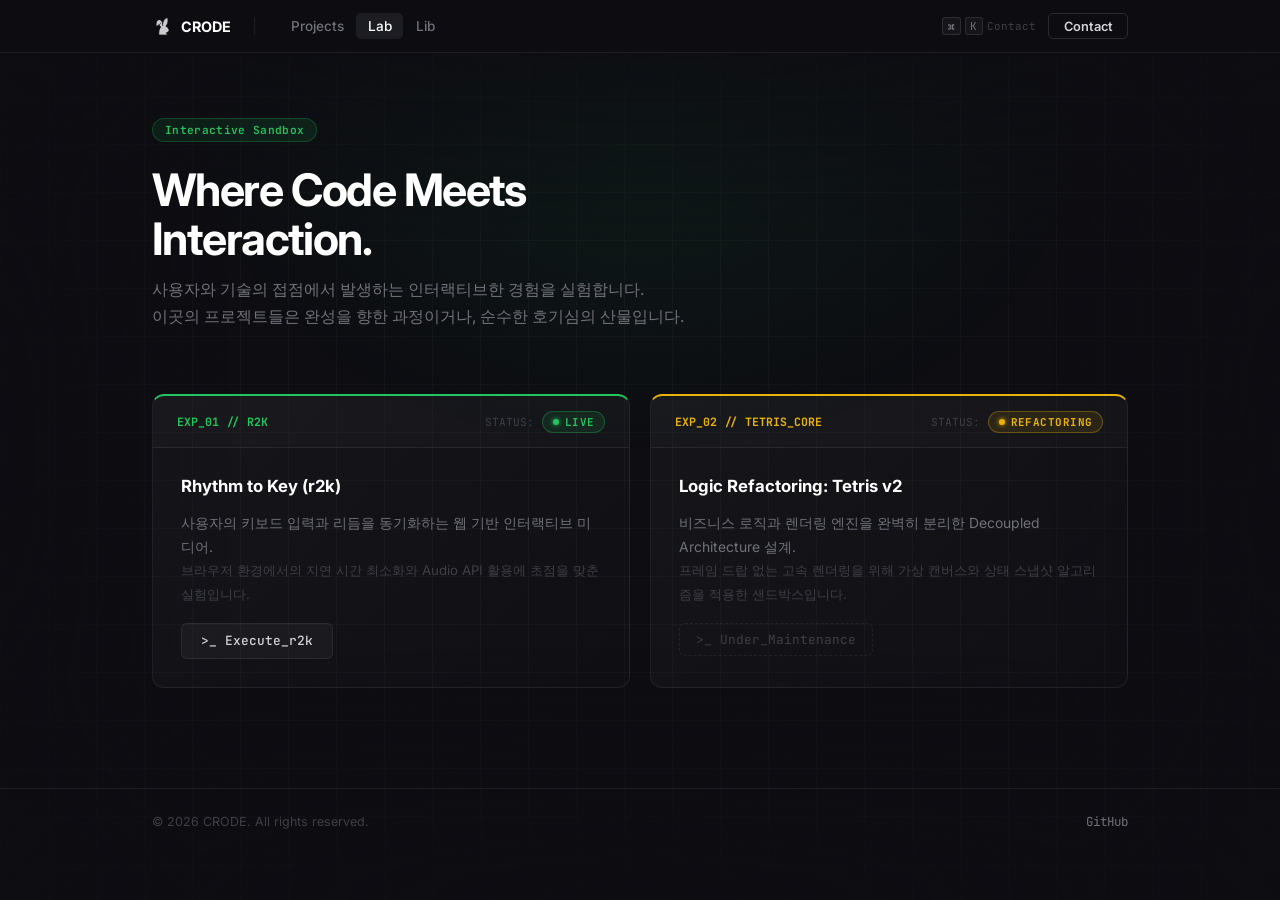
==== lab.html @ ce0aaa0b "refactor: Django → static HTML, Linear design renewal - Remove Django app (crode_site, main, templat" ====
<!DOCTYPE html>
<html lang="ko">
<head>
  <meta charset="utf-8">
  <meta name="viewport" content="width=device-width, initial-scale=1">
  <title>CRODE | Lab</title>
  <link rel="shortcut icon" href="static/img/favicon.ico">
  <link rel="preconnect" href="https://fonts.googleapis.com">
  <link href="https://fonts.googleapis.com/css2?family=Inter:wght@400;500;600;700&family=JetBrains+Mono:wght@400;700&display=swap" rel="stylesheet">
  <link rel="stylesheet" href="static/css/style.css">
</head>
<body>
<div class="hero-glow" style="background:radial-gradient(ellipse at 50% 50%,rgba(34,197,94,0.07),transparent 70%);"></div>

<!-- NAV -->
<nav id="nav">
  <div class="nav-inner">
    <a class="nav-brand" href="index.html">
      <img src="static/img/img.png" width="22" height="22" alt="CRODE">
      CRODE
    </a>
    <div class="nav-sep"></div>
    <ul class="nav-links" id="navLinks">
      <li><a href="projects.html">Projects</a></li>
      <li><a href="lab.html" class="active">Lab</a></li>
      <li><a href="lib.html">Lib</a></li>
    </ul>
    <div class="nav-right">
      <span class="nav-kbd"><span class="kbd">⌘</span><span class="kbd">K</span> Contact</span>
      <button class="btn-contact" data-modal="contact">Contact</button>
    </div>
    <button class="nav-toggle" id="navToggle">&#9776;</button>
  </div>
</nav>

<div class="page-wrapper">
<main class="main-content">
<div class="container">

  <!-- Header -->
  <section style="margin-bottom:4rem;">
    <div class="badge-tag badge-green">Interactive Sandbox</div>
    <h1 class="page-title">Where Code Meets<br>Interaction.</h1>
    <p class="page-sub">사용자와 기술의 접점에서 발생하는 인터랙티브한 경험을 실험합니다.<br>이곳의 프로젝트들은 완성을 향한 과정이거나, 순수한 호기심의 산물입니다.</p>
  </section>

  <!-- Lab Modules -->
  <div style="display:grid; grid-template-columns:repeat(auto-fill,minmax(420px,1fr)); gap:1.25rem;">

    <!-- R2K -->
    <div class="linear-card reveal" style="border-top:2px solid var(--green);">
      <div style="display:flex; align-items:center; justify-content:space-between; padding:0.9rem 1.5rem; border-bottom:1px solid var(--border); background:rgba(255,255,255,0.015);">
        <span style="font-family:var(--mono); font-size:0.72rem; font-weight:700; color:var(--green);">EXP_01 // R2K</span>
        <div style="display:flex; align-items:center; gap:0.5rem;">
          <span style="font-family:var(--mono); font-size:0.7rem; color:var(--text-mute);">STATUS:</span>
          <span class="status-badge s-live"><span class="status-dot dot-live"></span>LIVE</span>
        </div>
      </div>
      <div style="padding:1.75rem; display:flex; flex-direction:column; gap:1rem; min-height:220px;">
        <h3 style="font-size:1.05rem; font-weight:700; color:var(--heading);">Rhythm to Key (r2k)</h3>
        <p style="font-size:0.87rem; color:var(--text-dim); line-height:1.7; flex:1;">
          사용자의 키보드 입력과 리듬을 동기화하는 웹 기반 인터랙티브 미디어.<br>
          <span style="color:var(--text-mute); font-size:0.83rem;">브라우저 환경에서의 지연 시간 최소화와 Audio API 활용에 초점을 맞춘 실험입니다.</span>
        </p>
        <div>
          <button class="btn-ghost" style="font-family:var(--mono); font-size:0.8rem;">&gt;_ Execute_r2k</button>
        </div>
      </div>
    </div>

    <!-- Tetris Core -->
    <div class="linear-card reveal reveal-d1" style="border-top:2px solid var(--yellow);">
      <div style="display:flex; align-items:center; justify-content:space-between; padding:0.9rem 1.5rem; border-bottom:1px solid var(--border); background:rgba(255,255,255,0.015);">
        <span style="font-family:var(--mono); font-size:0.72rem; font-weight:700; color:var(--yellow);">EXP_02 // TETRIS_CORE</span>
        <div style="display:flex; align-items:center; gap:0.5rem;">
          <span style="font-family:var(--mono); font-size:0.7rem; color:var(--text-mute);">STATUS:</span>
          <span class="status-badge s-wip"><span class="status-dot dot-wip"></span>REFACTORING</span>
        </div>
      </div>
      <div style="padding:1.75rem; display:flex; flex-direction:column; gap:1rem; min-height:220px;">
        <h3 style="font-size:1.05rem; font-weight:700; color:var(--heading);">Logic Refactoring: Tetris v2</h3>
        <p style="font-size:0.87rem; color:var(--text-dim); line-height:1.7; flex:1;">
          비즈니스 로직과 렌더링 엔진을 완벽히 분리한 Decoupled Architecture 설계.<br>
          <span style="color:var(--text-mute); font-size:0.83rem;">프레임 드랍 없는 고속 렌더링을 위해 가상 캔버스와 상태 스냅샷 알고리즘을 적용한 샌드박스입니다.</span>
        </p>
        <div>
          <button disabled style="padding:0.45rem 1rem; background:transparent; border:1px dashed var(--border); color:var(--text-mute); font-family:var(--mono); font-size:0.8rem; border-radius:6px; cursor:not-allowed;">&gt;_ Under_Maintenance</button>
        </div>
      </div>
    </div>

  </div>

</div>
</main>

<footer>
  <div class="container">
    <div class="footer-inner">
      <span class="footer-text">© 2026 CRODE. All rights reserved.</span>
      <div class="footer-links">
        <a href="https://github.com/croc100/CRODE" target="_blank" rel="noopener">GitHub</a>
      </div>
    </div>
  </div>
</footer>
</div>

<!-- CONTACT MODAL -->
<div class="modal-overlay" id="contactModal">
  <div class="modal-box">
    <div class="modal-header">
      <span class="modal-title">Contact Information</span>
      <button class="modal-close" data-modal-close>✕</button>
    </div>
    <p class="modal-label">[ OFFICIAL_EMAIL ]</p>
    <div class="modal-email-row">
      <span class="modal-email">admin@crode.net</span>
      <button class="modal-copy-btn" onclick="copyEmail(this)">Copy</button>
    </div>
    <p class="modal-note">시스템 설계, 인프라 구축 및 비즈니스 협업 문의는 위 주소로 연락 부탁드립니다.</p>
  </div>
</div>

<script src="static/js/main.js"></script>
</body>
</html>
---- static/css/style.css ----
/* =========================================================
   CRODE — Static Portfolio  |  Design: Linear.app inspired
   ========================================================= */

/* --- Variables --- */
:root {
  --bg:           #0D0D12;
  --border:       rgba(255,255,255,0.07);
  --border-hover: rgba(118,131,251,0.45);
  --primary:      #7683FB;
  --primary-dim:  rgba(118,131,251,0.12);
  --heading:      #FFFFFF;
  --text:         #D4D4D8;
  --text-dim:     #71717A;
  --text-mute:    #3F3F46;
  --green:        #22C55E;
  --yellow:       #EAB308;
  --red:          #EF4444;
  --sans:         'Inter', -apple-system, BlinkMacSystemFont, sans-serif;
  --mono:         'JetBrains Mono', 'Fira Code', monospace;
  --radius:       8px;
  --radius-lg:    12px;
  --ease:         cubic-bezier(0.4,0,0.2,1);
}

/* --- Reset & Base --- */
*, *::before, *::after { box-sizing: border-box; margin: 0; padding: 0; }
html { scroll-behavior: smooth; }

body {
  font-family: var(--sans);
  background-color: var(--bg);
  color: var(--text);
  overflow-x: hidden;
  min-height: 100vh;
  background-image:
    linear-gradient(rgba(255,255,255,0.022) 1px, transparent 1px),
    linear-gradient(90deg, rgba(255,255,255,0.022) 1px, transparent 1px);
  background-size: 48px 48px;
}

/* grid vignette */
body::after {
  content: '';
  position: fixed;
  inset: 0;
  background:
    radial-gradient(ellipse 100% 28% at 50% 0%,   var(--bg) 0%, transparent 100%),
    radial-gradient(ellipse 100% 28% at 50% 100%, var(--bg) 0%, transparent 100%),
    radial-gradient(ellipse 18% 100% at 0%   50%, var(--bg) 0%, transparent 100%),
    radial-gradient(ellipse 18% 100% at 100% 50%, var(--bg) 0%, transparent 100%);
  pointer-events: none;
  z-index: 0;
}

a { color: var(--primary); text-decoration: none; }
a:hover { text-decoration: underline; }

.page-wrapper {
  position: relative;
  z-index: 1;
  animation: pageFadeIn 0.35s var(--ease) both;
}
@keyframes pageFadeIn {
  from { opacity: 0; transform: translateY(8px); }
  to   { opacity: 1; transform: none; }
}

.container { max-width: 1024px; margin: 0 auto; padding: 0 1.5rem; }

/* --- Background Glow --- */
.hero-glow {
  position: fixed;
  top: -20%;
  left: 50%;
  transform: translateX(-50%);
  width: min(900px, 100vw);
  height: 640px;
  background:
    radial-gradient(ellipse at 50% 50%, rgba(118,131,251,0.09), transparent 70%),
    radial-gradient(ellipse at 30% 30%, rgba(118,131,251,0.04), transparent 55%);
  pointer-events: none;
  z-index: 0;
  animation: glowPulse 10s ease-in-out infinite;
}
@keyframes glowPulse {
  0%,100% { opacity:0.8; transform:translateX(-50%) scale(1);    }
  50%      { opacity:1;   transform:translateX(-50%) scale(1.06); }
}

/* --- Navigation --- */
#nav {
  position: fixed;
  top: 0; left: 0; right: 0;
  z-index: 100;
  border-bottom: 1px solid var(--border);
  background: rgba(13,13,18,0.82);
  backdrop-filter: blur(18px) saturate(160%);
  -webkit-backdrop-filter: blur(18px) saturate(160%);
}
.nav-inner {
  max-width: 1024px;
  margin: 0 auto;
  padding: 0 1.5rem;
  height: 52px;
  display: flex;
  align-items: center;
  gap: 1.5rem;
}
.nav-brand {
  display: flex;
  align-items: center;
  gap: 0.45rem;
  font-size: 0.9rem;
  font-weight: 700;
  letter-spacing: -0.01em;
  color: var(--heading);
  flex-shrink: 0;
}
.nav-brand img   { border-radius: 4px; }
.nav-brand:hover { text-decoration: none; opacity: 0.8; }

.nav-sep { width: 1px; height: 18px; background: var(--border); flex-shrink: 0; }

.nav-links { display: flex; align-items: center; gap: 0.1rem; list-style: none; flex: 1; }
.nav-links a {
  display: block;
  padding: 0.3rem 0.7rem;
  font-size: 0.85rem;
  font-weight: 500;
  color: var(--text-dim);
  border-radius: 5px;
  transition: color 0.15s, background 0.15s;
}
.nav-links a:hover  { color: var(--heading); background: rgba(255,255,255,0.05); text-decoration: none; }
.nav-links a.active { color: var(--heading); background: rgba(255,255,255,0.07); }

.nav-right { display: flex; align-items: center; gap: 0.75rem; margin-left: auto; }

.nav-kbd { display: flex; align-items: center; gap: 0.25rem; font-family: var(--mono); font-size: 0.68rem; color: var(--text-mute); }
.kbd { padding: 0.08rem 0.3rem; background: rgba(255,255,255,0.04); border: 1px solid rgba(255,255,255,0.1); border-radius: 3px; color: var(--text-dim); }

.btn-contact {
  font-size: 0.8rem;
  font-weight: 600;
  padding: 0.3rem 0.9rem;
  border: 1px solid rgba(255,255,255,0.12);
  border-radius: 5px;
  color: var(--text);
  background: transparent;
  cursor: pointer;
  font-family: var(--sans);
  transition: all 0.18s var(--ease);
}
.btn-contact:hover { background: var(--primary); border-color: var(--primary); color: #fff; box-shadow: 0 0 18px rgba(118,131,251,0.35); }

.nav-toggle { display: none; background: none; border: none; color: var(--text-dim); font-size: 1.1rem; cursor: pointer; }

/* --- Main Content --- */
.main-content { padding-top: 118px; padding-bottom: 100px; position: relative; z-index: 1; }

/* --- Typography --- */
.badge-tag {
  display: inline-flex;
  align-items: center;
  gap: 0.4rem;
  padding: 0.22rem 0.75rem;
  border-radius: 20px;
  font-size: 0.7rem;
  font-weight: 600;
  font-family: var(--mono);
  letter-spacing: 0.03em;
  margin-bottom: 1.5rem;
}
.badge-purple { background: rgba(118,131,251,0.1); border: 1px solid rgba(118,131,251,0.25); color: var(--primary); }
.badge-green  { background: rgba(34,197,94,0.1);   border: 1px solid rgba(34,197,94,0.25);   color: var(--green);   }

.hero-title {
  font-size: clamp(2.8rem, 7vw, 5rem);
  font-weight: 700;
  line-height: 1.05;
  letter-spacing: -0.04em;
  background: linear-gradient(175deg, #FFFFFF 30%, rgba(255,255,255,0.45) 100%);
  -webkit-background-clip: text;
  -webkit-text-fill-color: transparent;
  background-clip: text;
  margin-bottom: 1.25rem;
}
.hero-sub { font-size: 1.05rem; line-height: 1.75; color: var(--text-dim); max-width: 540px; margin-bottom: 2.5rem; }

.page-eyebrow { font-size: 0.72rem; font-weight: 600; letter-spacing: 0.1em; text-transform: uppercase; color: var(--text-mute); margin-bottom: 0.6rem; font-family: var(--mono); }
.page-title   { font-size: clamp(1.9rem,4vw,2.8rem); font-weight: 700; letter-spacing: -0.035em; color: var(--heading); line-height: 1.1; margin-bottom: 0.75rem; }
.page-sub     { font-size: 1rem; color: var(--text-dim); max-width: 540px; line-height: 1.7; margin-bottom: 3rem; }

/* --- Buttons --- */
.btn-primary {
  display: inline-flex;
  align-items: center;
  gap: 0.4rem;
  padding: 0.55rem 1.2rem;
  background: var(--primary);
  border: 1px solid rgba(118,131,251,0.4);
  border-radius: 6px;
  color: #fff;
  font-size: 0.875rem;
  font-weight: 600;
  cursor: pointer;
  transition: all 0.18s var(--ease);
  box-shadow: 0 4px 20px rgba(118,131,251,0.22);
}
.btn-primary:hover { background: #8A96FC; transform: translateY(-1px); box-shadow: 0 6px 28px rgba(118,131,251,0.4); color:#fff; text-decoration:none; }

.btn-ghost {
  display: inline-flex;
  align-items: center;
  gap: 0.4rem;
  padding: 0.55rem 1.2rem;
  background: rgba(255,255,255,0.04);
  border: 1px solid var(--border);
  border-radius: 6px;
  color: var(--text);
  font-size: 0.875rem;
  font-weight: 500;
  cursor: pointer;
  transition: all 0.18s var(--ease);
}
.btn-ghost:hover { background: rgba(255,255,255,0.08); border-color: rgba(255,255,255,0.14); color: var(--heading); transform: translateY(-1px); text-decoration:none; }

.btn-row { display: flex; align-items: center; gap: 0.75rem; flex-wrap: wrap; }

/* --- Linear Cards --- */
.linear-card {
  background: linear-gradient(135deg, rgba(255,255,255,0.035) 0%, rgba(255,255,255,0.01) 100%);
  border: 1px solid var(--border);
  border-radius: var(--radius-lg);
  position: relative;
  overflow: hidden;
  transition: border-color 0.2s var(--ease), transform 0.2s var(--ease), box-shadow 0.2s var(--ease);
}
.linear-card::before {
  content: '';
  position: absolute;
  inset: 0;
  background: radial-gradient(600px circle at var(--mx,-999px) var(--my,-999px), rgba(118,131,251,0.07), transparent 40%);
  pointer-events: none;
  z-index: 0;
  opacity: 0;
  transition: opacity 0.3s;
}
.linear-card:hover::before { opacity: 1; }
.linear-card:hover {
  border-color: rgba(118,131,251,0.32);
  transform: translateY(-3px);
  box-shadow: 0 0 0 1px rgba(118,131,251,0.18), 0 20px 48px rgba(0,0,0,0.5);
}
.linear-card > * { position: relative; z-index: 1; }

/* --- Badges --- */
.tech-badge {
  display: inline-flex;
  align-items: center;
  padding: 0.18rem 0.55rem;
  background: rgba(255,255,255,0.03);
  border: 1px solid var(--border);
  border-radius: 4px;
  font-size: 0.73rem;
  font-family: var(--mono);
  color: var(--text-dim);
  transition: all 0.15s;
}
.tech-badge:hover { background: var(--primary-dim); border-color: rgba(118,131,251,0.3); color: var(--primary); }
.tags { display: flex; flex-wrap: wrap; gap: 0.35rem; }

.status-badge {
  display: inline-flex;
  align-items: center;
  gap: 0.35rem;
  padding: 0.18rem 0.6rem;
  border-radius: 20px;
  font-size: 0.68rem;
  font-weight: 700;
  font-family: var(--mono);
  letter-spacing: 0.04em;
}
.s-live { background: rgba(34,197,94,0.1);   border: 1px solid rgba(34,197,94,0.3);   color: var(--green);   }
.s-wip  { background: rgba(234,179,8,0.1);   border: 1px solid rgba(234,179,8,0.3);   color: var(--yellow);  }
.s-init { background: rgba(118,131,251,0.1); border: 1px solid rgba(118,131,251,0.3); color: var(--primary); }

.status-dot { width: 6px; height: 6px; border-radius: 50%; display: inline-block; }
.dot-live { background:var(--green);   box-shadow:0 0 5px var(--green);   animation:pulse 2s ease-in-out infinite; }
.dot-wip  { background:var(--yellow);  box-shadow:0 0 5px var(--yellow);  animation:pulse 2s ease-in-out infinite; }
.dot-init { background:var(--primary); box-shadow:0 0 5px var(--primary); }
@keyframes pulse { 0%,100%{opacity:1;} 50%{opacity:0.3;} }

/* --- Terminal --- */
.terminal-window {
  border: 1px solid var(--border);
  border-radius: var(--radius-lg);
  overflow: hidden;
  background: #08080E;
  box-shadow: 0 30px 60px rgba(0,0,0,0.6), 0 0 0 1px rgba(255,255,255,0.04);
}
.terminal-bar { display:flex; align-items:center; gap:0.45rem; padding:0.6rem 1rem; background:rgba(255,255,255,0.025); border-bottom:1px solid var(--border); }
.t-dot    { width:11px; height:11px; border-radius:50%; }
.t-red    { background:#FF5F56; }
.t-yellow { background:#FFBD2E; }
.t-green  { background:#27C93F; }
.terminal-bar-title { margin-left:auto; font-family:var(--mono); font-size:0.7rem; color:var(--text-mute); }

.terminal-body { padding:1.2rem 1.5rem; font-family:var(--mono); font-size:0.82rem; line-height:1.85; color:#C8C8D4; }
.t-prompt  { color:var(--green);   }
.t-path    { color:var(--primary); }
.t-dim     { color:var(--text-mute); }
.t-success { color:var(--green);   }
.t-warn    { color:var(--yellow);  }
.t-cursor  { display:inline-block; width:7px; height:13px; background:#C8C8D4; vertical-align:middle; margin-top:8px; animation:blink 1.1s step-end infinite; }
@keyframes blink { 0%,100%{opacity:1;} 50%{opacity:0;} }

/* --- Divider --- */
.section-divider { border:none; border-top:1px solid var(--border); margin:5rem 0; }

/* --- Contact Modal --- */
.modal-overlay { position:fixed; inset:0; background:rgba(0,0,0,0.65); backdrop-filter:blur(10px); z-index:200; display:none; align-items:center; justify-content:center; }
.modal-overlay.open { display:flex; }
.modal-box { background:#111118; border:1px solid rgba(255,255,255,0.1); border-radius:var(--radius-lg); width:min(460px,92vw); padding:1.75rem; box-shadow:0 32px 64px rgba(0,0,0,0.7); animation:modalIn 0.2s var(--ease); }
@keyframes modalIn { from{opacity:0;transform:scale(0.96) translateY(8px);} to{opacity:1;transform:none;} }

.modal-header { display:flex; align-items:center; justify-content:space-between; margin-bottom:1.4rem; }
.modal-title  { font-size:0.95rem; font-weight:700; color:var(--heading); letter-spacing:-0.01em; }
.modal-close  { background:none; border:none; color:var(--text-dim); font-size:1.1rem; cursor:pointer; padding:0.2rem 0.4rem; border-radius:4px; transition:all 0.15s; }
.modal-close:hover { background:rgba(255,255,255,0.08); color:var(--heading); }

.modal-label { font-family:var(--mono); font-size:0.67rem; letter-spacing:0.07em; color:var(--primary); text-transform:uppercase; margin-bottom:0.5rem; }
.modal-email-row { display:flex; align-items:center; justify-content:space-between; background:rgba(255,255,255,0.04); border:1px solid var(--border); border-radius:6px; padding:0.75rem 1rem; margin-bottom:1.1rem; gap:0.75rem; }
.modal-email { font-family:var(--mono); font-size:0.9rem; color:var(--heading); }
.modal-copy-btn { padding:0.28rem 0.8rem; background:var(--primary); border:none; border-radius:4px; color:#fff; font-size:0.76rem; font-weight:600; cursor:pointer; transition:all 0.15s; font-family:var(--sans); white-space:nowrap; }
.modal-copy-btn:hover  { background:#8A96FC; }
.modal-copy-btn.copied { background:var(--green); }
.modal-note { font-size:0.82rem; color:var(--text-dim); line-height:1.65; }

/* --- Footer --- */
footer { position:relative; z-index:1; border-top:1px solid var(--border); padding:1.5rem 0; }
.footer-inner { display:flex; align-items:center; justify-content:space-between; flex-wrap:wrap; gap:0.75rem; }
.footer-text  { font-size:0.78rem; color:var(--text-mute); }
.footer-links { display:flex; gap:1.25rem; }
.footer-links a { font-size:0.78rem; font-family:var(--mono); color:var(--text-dim); transition:color 0.15s; }
.footer-links a:hover { color:var(--heading); text-decoration:none; }

/* --- Scroll Reveal --- */
.reveal { opacity:0; transform:translateY(22px); transition:opacity 0.6s var(--ease), transform 0.6s var(--ease); }
.reveal.visible { opacity:1; transform:none; }
.reveal-d1 { transition-delay:0.1s; }
.reveal-d2 { transition-delay:0.2s; }
.reveal-d3 { transition-delay:0.32s; }

/* --- Responsive --- */
@media (max-width: 768px) {
  .nav-kbd    { display:none; }
  .nav-sep    { display:none; }
  .nav-toggle { display:block; }
  .nav-links  { display:none; position:absolute; top:52px; left:0; right:0; flex-direction:column; gap:0; background:rgba(13,13,18,0.98); border-bottom:1px solid var(--border); padding:0.4rem 0; }
  .nav-links.open { display:flex; }
  .nav-links li a { border-radius:0; padding:0.75rem 1.5rem; }
  .main-content { padding-top:90px; }
}
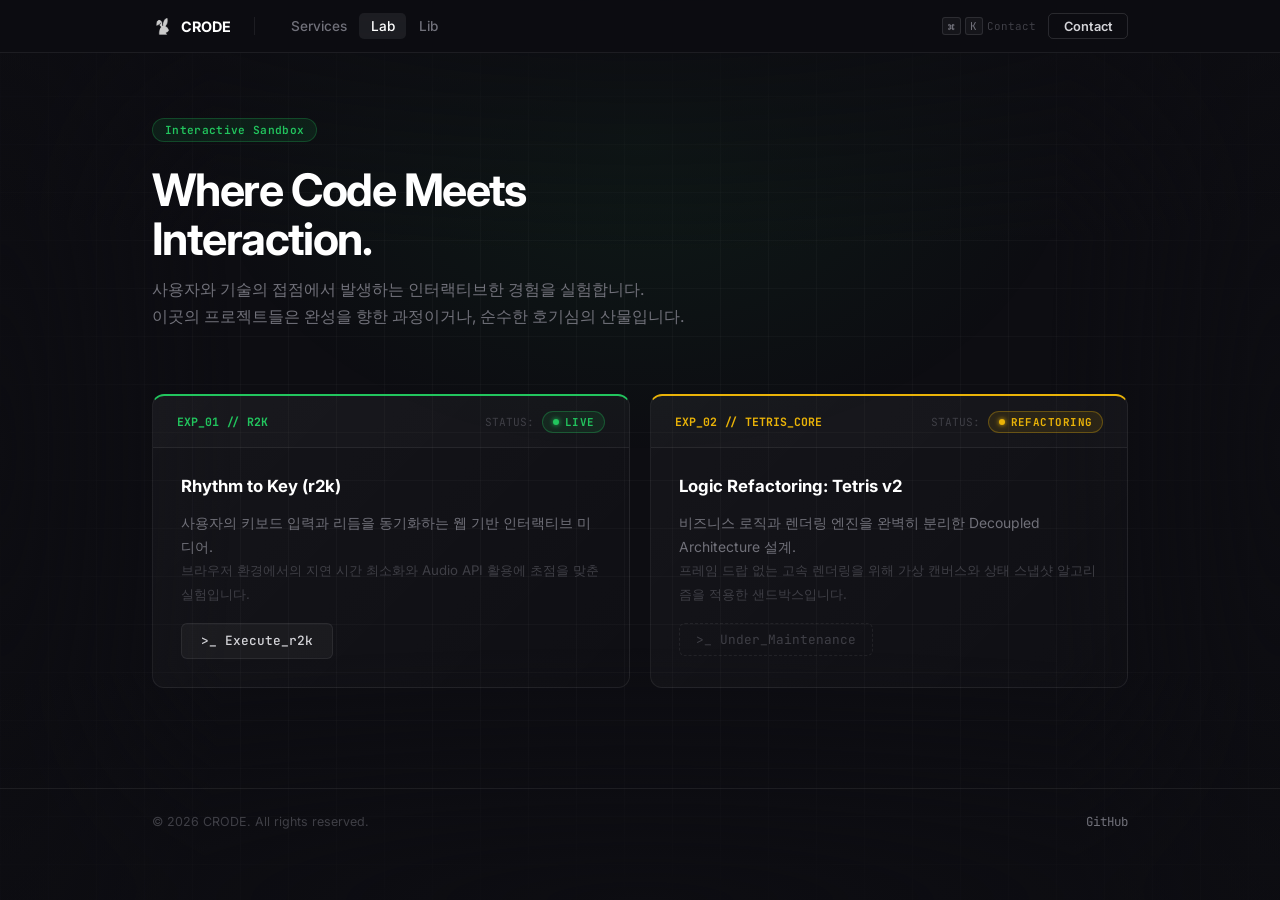
==== commit 34398899: "refactor: Projects → Services, VCC 제거 - 네비게이션 Projects → Services 전체 변경 (index, lab, lib) - projects" ====
--- a/lab.html
+++ b/lab.html
@@ -21,7 +21,7 @@
     </a>
     <div class="nav-sep"></div>
     <ul class="nav-links" id="navLinks">
-      <li><a href="projects.html">Projects</a></li>
+      <li><a href="services.html">Services</a></li>
       <li><a href="lab.html" class="active">Lab</a></li>
       <li><a href="lib.html">Lib</a></li>
     </ul>
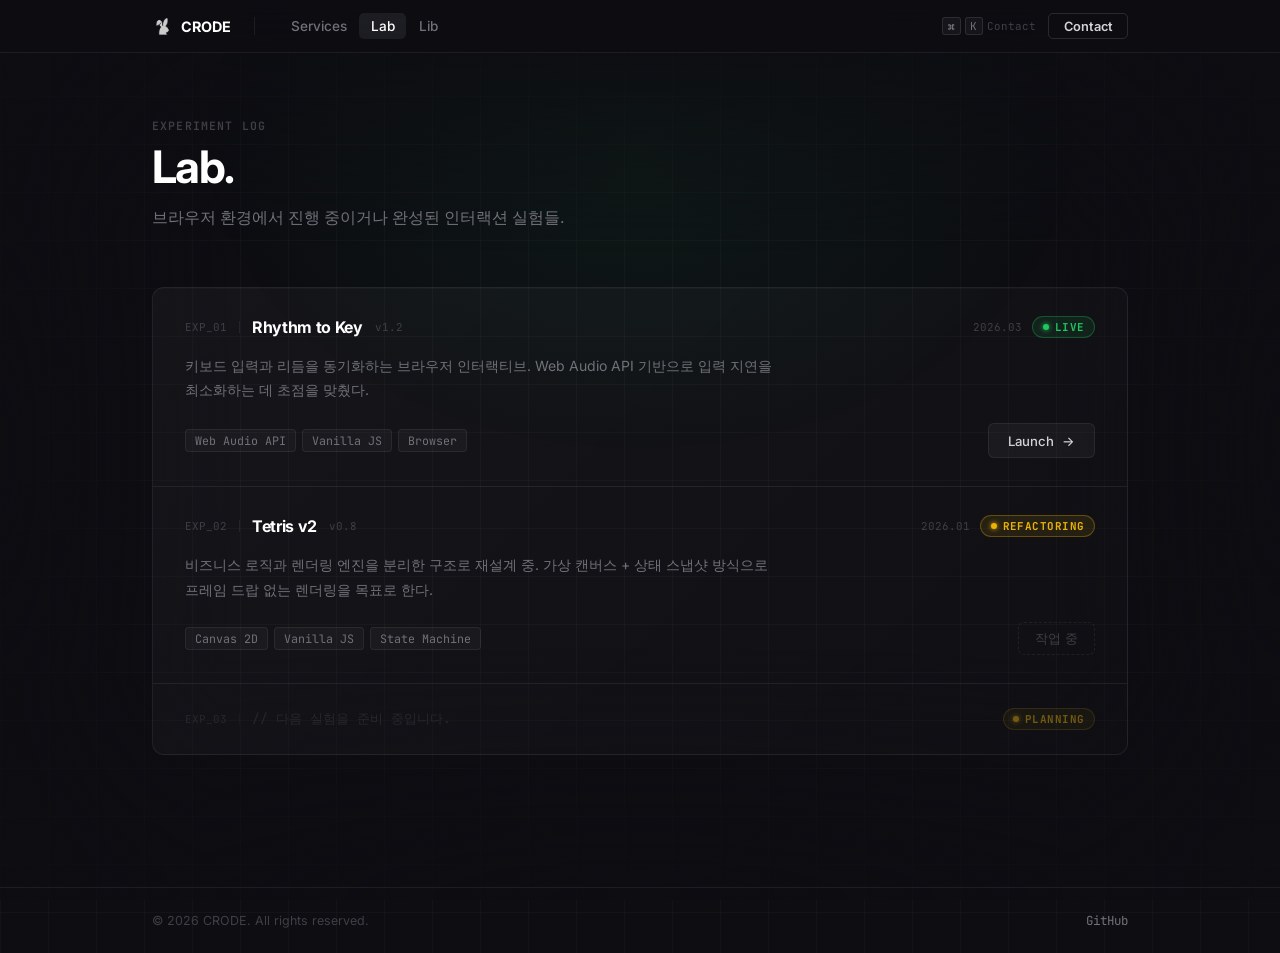
==== commit aaa8402a: "redesign: lab page to experiment log / changelog style - header: "Interactive Sandbox" → "Experiment" ====
--- a/lab.html
+++ b/lab.html
@@ -38,54 +38,76 @@
 <div class="container">
 
   <!-- Header -->
-  <section style="margin-bottom:4rem;">
-    <div class="badge-tag badge-green">Interactive Sandbox</div>
-    <h1 class="page-title">Where Code Meets<br>Interaction.</h1>
-    <p class="page-sub">사용자와 기술의 접점에서 발생하는 인터랙티브한 경험을 실험합니다.<br>이곳의 프로젝트들은 완성을 향한 과정이거나, 순수한 호기심의 산물입니다.</p>
+  <section style="margin-bottom:3.5rem;">
+    <p class="page-eyebrow">Experiment Log</p>
+    <h1 class="page-title">Lab.</h1>
+    <p class="page-sub">브라우저 환경에서 진행 중이거나 완성된 인터랙션 실험들.</p>
   </section>
 
-  <!-- Lab Modules -->
-  <div style="display:grid; grid-template-columns:repeat(auto-fill,minmax(420px,1fr)); gap:1.25rem;">
+  <!-- Log -->
+  <div class="linear-card" style="overflow:hidden; margin-bottom:2rem;">
 
-    <!-- R2K -->
-    <div class="linear-card reveal" style="border-top:2px solid var(--green);">
-      <div style="display:flex; align-items:center; justify-content:space-between; padding:0.9rem 1.5rem; border-bottom:1px solid var(--border); background:rgba(255,255,255,0.015);">
-        <span style="font-family:var(--mono); font-size:0.72rem; font-weight:700; color:var(--green);">EXP_01 // R2K</span>
-        <div style="display:flex; align-items:center; gap:0.5rem;">
-          <span style="font-family:var(--mono); font-size:0.7rem; color:var(--text-mute);">STATUS:</span>
+    <!-- Entry 01: r2k -->
+    <div class="reveal" style="padding:1.75rem 2rem; border-bottom:1px solid var(--border);">
+      <div style="display:flex; align-items:center; justify-content:space-between; flex-wrap:wrap; gap:0.75rem; margin-bottom:1rem;">
+        <div style="display:flex; align-items:center; gap:0.75rem; flex-wrap:wrap;">
+          <span style="font-family:var(--mono); font-size:0.68rem; color:var(--text-mute);">EXP_01</span>
+          <span style="width:1px; height:12px; background:var(--border); display:inline-block;"></span>
+          <span style="font-size:1rem; font-weight:700; color:var(--heading); letter-spacing:-0.02em;">Rhythm to Key</span>
+          <span style="font-family:var(--mono); font-size:0.68rem; color:var(--text-mute);">v1.2</span>
+        </div>
+        <div style="display:flex; align-items:center; gap:0.65rem;">
+          <span style="font-family:var(--mono); font-size:0.68rem; color:var(--text-mute);">2026.03</span>
           <span class="status-badge s-live"><span class="status-dot dot-live"></span>LIVE</span>
         </div>
       </div>
-      <div style="padding:1.75rem; display:flex; flex-direction:column; gap:1rem; min-height:220px;">
-        <h3 style="font-size:1.05rem; font-weight:700; color:var(--heading);">Rhythm to Key (r2k)</h3>
-        <p style="font-size:0.87rem; color:var(--text-dim); line-height:1.7; flex:1;">
-          사용자의 키보드 입력과 리듬을 동기화하는 웹 기반 인터랙티브 미디어.<br>
-          <span style="color:var(--text-mute); font-size:0.83rem;">브라우저 환경에서의 지연 시간 최소화와 Audio API 활용에 초점을 맞춘 실험입니다.</span>
-        </p>
-        <div>
-          <button class="btn-ghost" style="font-family:var(--mono); font-size:0.8rem;">&gt;_ Execute_r2k</button>
+      <p style="font-size:0.875rem; color:var(--text-dim); line-height:1.75; margin-bottom:1.25rem; max-width:600px;">
+        키보드 입력과 리듬을 동기화하는 브라우저 인터랙티브. Web Audio API 기반으로 입력 지연을 최소화하는 데 초점을 맞췄다.
+      </p>
+      <div style="display:flex; align-items:center; justify-content:space-between; flex-wrap:wrap; gap:0.75rem;">
+        <div style="display:flex; gap:0.4rem; flex-wrap:wrap;">
+          <span class="tech-badge">Web Audio API</span>
+          <span class="tech-badge">Vanilla JS</span>
+          <span class="tech-badge">Browser</span>
         </div>
+        <a href="#" class="btn-ghost" style="font-size:0.82rem;">Launch &nbsp;→</a>
       </div>
     </div>
 
-    <!-- Tetris Core -->
-    <div class="linear-card reveal reveal-d1" style="border-top:2px solid var(--yellow);">
-      <div style="display:flex; align-items:center; justify-content:space-between; padding:0.9rem 1.5rem; border-bottom:1px solid var(--border); background:rgba(255,255,255,0.015);">
-        <span style="font-family:var(--mono); font-size:0.72rem; font-weight:700; color:var(--yellow);">EXP_02 // TETRIS_CORE</span>
-        <div style="display:flex; align-items:center; gap:0.5rem;">
-          <span style="font-family:var(--mono); font-size:0.7rem; color:var(--text-mute);">STATUS:</span>
+    <!-- Entry 02: Tetris -->
+    <div class="reveal reveal-d1" style="padding:1.75rem 2rem; border-bottom:1px solid var(--border);">
+      <div style="display:flex; align-items:center; justify-content:space-between; flex-wrap:wrap; gap:0.75rem; margin-bottom:1rem;">
+        <div style="display:flex; align-items:center; gap:0.75rem; flex-wrap:wrap;">
+          <span style="font-family:var(--mono); font-size:0.68rem; color:var(--text-mute);">EXP_02</span>
+          <span style="width:1px; height:12px; background:var(--border); display:inline-block;"></span>
+          <span style="font-size:1rem; font-weight:700; color:var(--heading); letter-spacing:-0.02em;">Tetris v2</span>
+          <span style="font-family:var(--mono); font-size:0.68rem; color:var(--text-mute);">v0.8</span>
+        </div>
+        <div style="display:flex; align-items:center; gap:0.65rem;">
+          <span style="font-family:var(--mono); font-size:0.68rem; color:var(--text-mute);">2026.01</span>
           <span class="status-badge s-wip"><span class="status-dot dot-wip"></span>REFACTORING</span>
         </div>
       </div>
-      <div style="padding:1.75rem; display:flex; flex-direction:column; gap:1rem; min-height:220px;">
-        <h3 style="font-size:1.05rem; font-weight:700; color:var(--heading);">Logic Refactoring: Tetris v2</h3>
-        <p style="font-size:0.87rem; color:var(--text-dim); line-height:1.7; flex:1;">
-          비즈니스 로직과 렌더링 엔진을 완벽히 분리한 Decoupled Architecture 설계.<br>
-          <span style="color:var(--text-mute); font-size:0.83rem;">프레임 드랍 없는 고속 렌더링을 위해 가상 캔버스와 상태 스냅샷 알고리즘을 적용한 샌드박스입니다.</span>
-        </p>
-        <div>
-          <button disabled style="padding:0.45rem 1rem; background:transparent; border:1px dashed var(--border); color:var(--text-mute); font-family:var(--mono); font-size:0.8rem; border-radius:6px; cursor:not-allowed;">&gt;_ Under_Maintenance</button>
+      <p style="font-size:0.875rem; color:var(--text-dim); line-height:1.75; margin-bottom:1.25rem; max-width:600px;">
+        비즈니스 로직과 렌더링 엔진을 분리한 구조로 재설계 중. 가상 캔버스 + 상태 스냅샷 방식으로 프레임 드랍 없는 렌더링을 목표로 한다.
+      </p>
+      <div style="display:flex; align-items:center; justify-content:space-between; flex-wrap:wrap; gap:0.75rem;">
+        <div style="display:flex; gap:0.4rem; flex-wrap:wrap;">
+          <span class="tech-badge">Canvas 2D</span>
+          <span class="tech-badge">Vanilla JS</span>
+          <span class="tech-badge">State Machine</span>
         </div>
+        <button disabled style="padding:0.4rem 1rem; background:transparent; border:1px dashed var(--border); color:var(--text-mute); font-size:0.82rem; border-radius:6px; cursor:not-allowed;">작업 중</button>
+      </div>
+    </div>
+
+    <!-- Entry 03: placeholder -->
+    <div class="reveal reveal-d2" style="padding:1.5rem 2rem; opacity:0.45;">
+      <div style="display:flex; align-items:center; gap:0.75rem;">
+        <span style="font-family:var(--mono); font-size:0.68rem; color:var(--text-mute);">EXP_03</span>
+        <span style="width:1px; height:12px; background:var(--border); display:inline-block;"></span>
+        <span style="font-family:var(--mono); font-size:0.8rem; color:var(--text-mute);">// 다음 실험을 준비 중입니다.</span>
+        <span class="status-badge s-wip" style="margin-left:auto;"><span class="status-dot dot-wip"></span>PLANNING</span>
       </div>
     </div>
 
